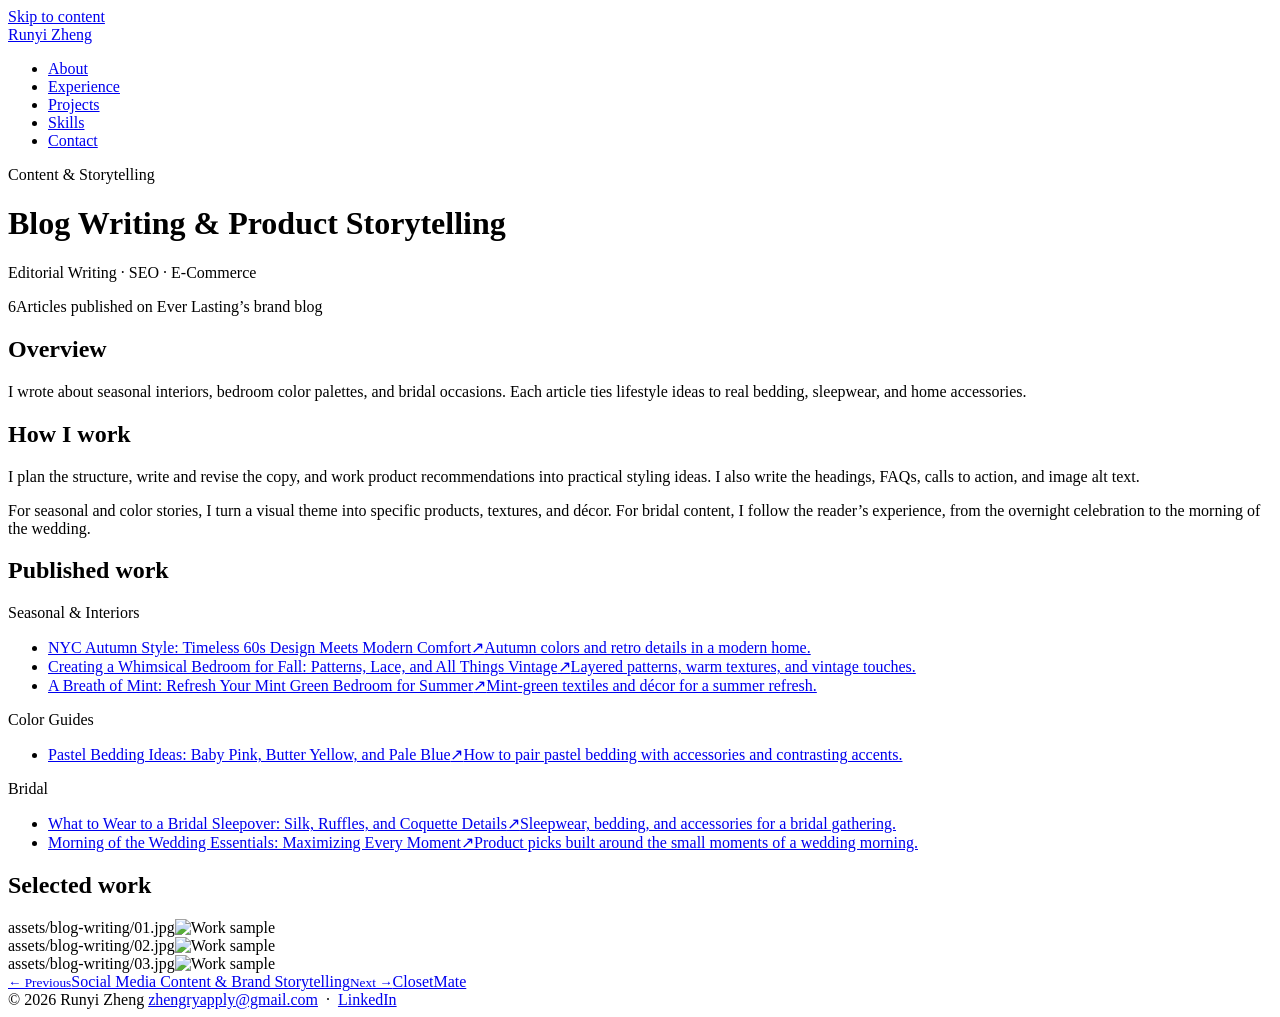
==== blog-writing.html @ e35b39c4 "Add files via upload" ====
<!doctype html>
<html lang="en">
<head>
<meta charset="utf-8">
<meta name="viewport" content="width=device-width, initial-scale=1">
<title>Blog Writing & Product Storytelling — Runyi Zheng</title>
<meta name="description" content="Six published articles on Ever Lasting's brand blog.">
<meta property="og:title" content="Blog Writing & Product Storytelling — Runyi Zheng">
<meta property="og:description" content="Six published articles on Ever Lasting's brand blog.">
<meta property="og:type" content="website">
<meta name="theme-color" content="#0a0a0a">
<link rel="icon" href="favicon.svg" type="image/svg+xml">
<link rel="preload" href="assets/fonts/inter-latin-wght-normal.woff2" as="font" type="font/woff2" crossorigin>
<link rel="stylesheet" href="assets/style.css">
<script src="assets/fallback.js" defer></script>
</head>
<body>
<a class="skip" href="#main">Skip to content</a>
<header class="nav">
  <a class="brand" href="index.html">Runyi Zheng</a>
  <nav aria-label="Main"><ul>
    <li><a href="index.html#about">About</a></li>
    <li><a href="index.html#experience">Experience</a></li>
    <li><a href="index.html#projects">Projects</a></li>
    <li><a href="index.html#skills">Skills</a></li>
    <li><a href="index.html#contact">Contact</a></li>
  </ul></nav>
</header>
<main id="main">
<div class="p-head">
  <div class="wrap">
    <p class="kicker">Content &amp; Storytelling</p>
    <h1>Blog Writing &amp; Product Storytelling</h1>
    <p class="p-sub">Editorial Writing · SEO · E-Commerce</p>
    <div class="stats"><div class="stat"><span class="n">6</span><span class="d">Articles published on Ever Lasting&rsquo;s brand blog</span></div></div>
  </div>
</div>
<div class="p-body">
  <div class="wrap">
    <section class="block"><h2>Overview</h2><div class="prose"><p>I wrote about seasonal interiors, bedroom color palettes, and bridal occasions. Each article ties lifestyle ideas to real bedding, sleepwear, and home accessories.</p></div></section>
    <section class="block"><h2>How I work</h2><div class="prose"><p>I plan the structure, write and revise the copy, and work product recommendations into practical styling ideas. I also write the headings, FAQs, calls to action, and image alt text.</p><p>For seasonal and color stories, I turn a visual theme into specific products, textures, and d&eacute;cor. For bridal content, I follow the reader&rsquo;s experience, from the overnight celebration to the morning of the wedding.</p></div></section>
    <section class="block"><h2>Published work</h2><div class="wide"><p class="sub-label">Seasonal &amp; Interiors</p><ul class="articles"><li><a href="https://everlastingfabric.com/blogs/ever-lasting-blog/nyc-autumn-style-60s-inspired-home" target="_blank" rel="noopener"><span class="t">NYC Autumn Style: Timeless 60s Design Meets Modern Comfort</span><span class="ext" aria-hidden="true">&nearr;</span><span class="s">Autumn colors and retro details in a modern home.</span></a></li><li><a href="https://everlastingfabric.com/blogs/ever-lasting-blog/creating-a-whimsical-bedroom-for-fall-patterns-lace-and-all-things-vintage" target="_blank" rel="noopener"><span class="t">Creating a Whimsical Bedroom for Fall: Patterns, Lace, and All Things Vintage</span><span class="ext" aria-hidden="true">&nearr;</span><span class="s">Layered patterns, warm textures, and vintage touches.</span></a></li><li><a href="https://everlastingfabric.com/blogs/ever-lasting-blog/mint-green-bedroom-summer-refresh" target="_blank" rel="noopener"><span class="t">A Breath of Mint: Refresh Your Mint Green Bedroom for Summer</span><span class="ext" aria-hidden="true">&nearr;</span><span class="s">Mint-green textiles and d&eacute;cor for a summer refresh.</span></a></li></ul><p class="sub-label">Color Guides</p><ul class="articles"><li><a href="https://everlastingfabric.com/blogs/ever-lasting-blog/pastel-bedding-ideas-baby-pink-butter-yellow-and-pale-blue" target="_blank" rel="noopener"><span class="t">Pastel Bedding Ideas: Baby Pink, Butter Yellow, and Pale Blue</span><span class="ext" aria-hidden="true">&nearr;</span><span class="s">How to pair pastel bedding with accessories and contrasting accents.</span></a></li></ul><p class="sub-label">Bridal</p><ul class="articles"><li><a href="https://everlastingfabric.com/blogs/ever-lasting-blog/bridal-sleepover-outfits" target="_blank" rel="noopener"><span class="t">What to Wear to a Bridal Sleepover: Silk, Ruffles, and Coquette Details</span><span class="ext" aria-hidden="true">&nearr;</span><span class="s">Sleepwear, bedding, and accessories for a bridal gathering.</span></a></li><li><a href="https://everlastingfabric.com/blogs/ever-lasting-blog/morning-of-the-wedding-essentials-maximizing-every-moment" target="_blank" rel="noopener"><span class="t">Morning of the Wedding Essentials: Maximizing Every Moment</span><span class="ext" aria-hidden="true">&nearr;</span><span class="s">Product picks built around the small moments of a wedding morning.</span></a></li></ul></div></section>
    <section class="block"><h2>Selected work</h2><div class="wide"><div class="gallery"><div class="shot land"><span>assets/blog-writing/01.jpg</span><img data-base="assets/blog-writing/01" data-exts="jpg,png,jpeg,webp" alt="Work sample"></div><div class="shot land"><span>assets/blog-writing/02.jpg</span><img data-base="assets/blog-writing/02" data-exts="jpg,png,jpeg,webp" alt="Work sample"></div><div class="shot land"><span>assets/blog-writing/03.jpg</span><img data-base="assets/blog-writing/03" data-exts="jpg,png,jpeg,webp" alt="Work sample"></div></div></div></section>
  </div>
</div>
</main>
<nav class="pager" aria-label="Projects"><div class="wrap"><a href="social-content.html"><small>&larr; Previous</small><span>Social Media Content &amp; Brand Storytelling</span></a><a href="closetmate.html"><small>Next &rarr;</small><span>ClosetMate</span></a></div></nav>
<footer>
  <div class="wrap">
    <span>&copy; 2026 Runyi Zheng</span>
    <span><a href="mailto:zhengryapply@gmail.com">zhengryapply@gmail.com</a> &nbsp;·&nbsp; <a href="https://www.linkedin.com/in/runyi-zheng-bb19a9379" target="_blank" rel="noopener">LinkedIn</a></span>
  </div>
</footer>
</body>
</html>
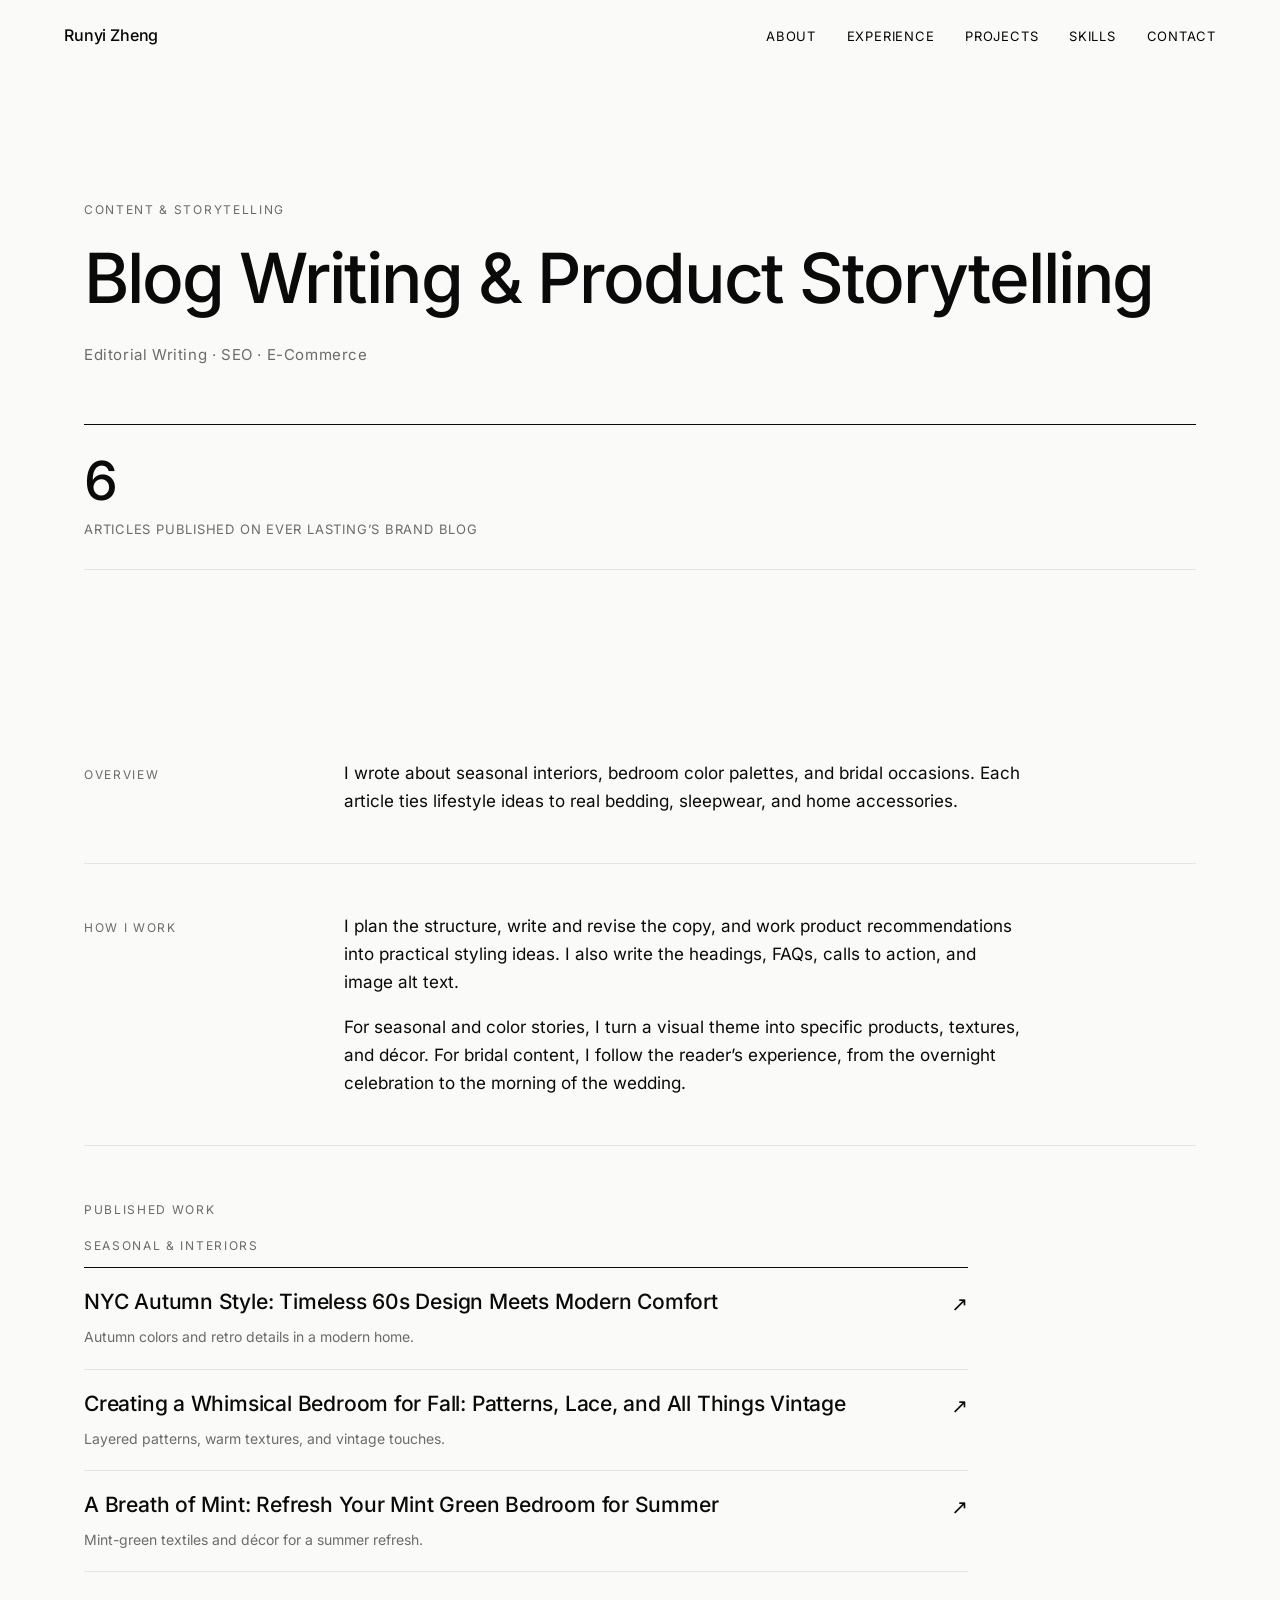
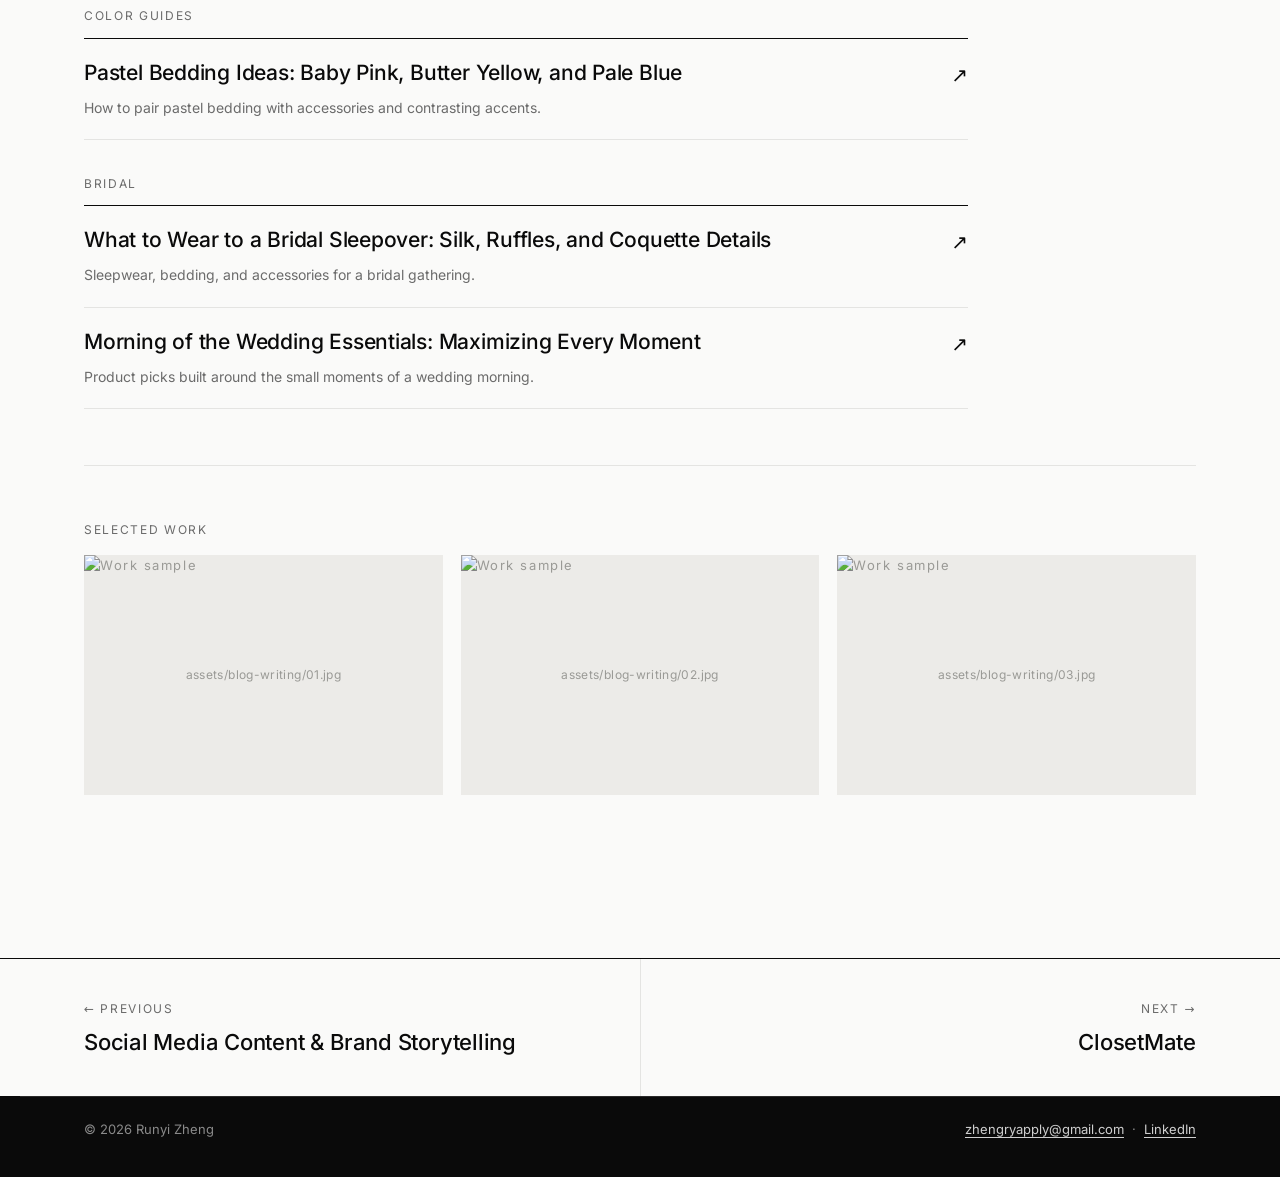
==== commit 0fa61589: "Add files via upload" ====
--- a/blog-writing.html
+++ b/blog-writing.html
@@ -9,10 +9,308 @@
 <meta property="og:description" content="Six published articles on Ever Lasting's brand blog.">
 <meta property="og:type" content="website">
 <meta name="theme-color" content="#0a0a0a">
-<link rel="icon" href="favicon.svg" type="image/svg+xml">
+<link rel="icon" href="[data-uri]" type="image/svg+xml">
 <link rel="preload" href="assets/fonts/inter-latin-wght-normal.woff2" as="font" type="font/woff2" crossorigin>
-<link rel="stylesheet" href="assets/style.css">
-<script src="assets/fallback.js" defer></script>
+<style>/* Runyi Zheng — portfolio
+   Black and white, editorial. Fonts are self-hosted in /assets/fonts. */
+
+@font-face {
+  font-family: "Inter";
+  src: url("[data-uri]") format("woff2");
+  font-weight: 100 900;
+  font-style: normal;
+  font-display: swap;
+}
+
+:root {
+  --black: #0a0a0a;
+  --white: #ffffff;
+  --paper: #fafaf9;
+  --muted: #6b6b6b;
+  --line: #e4e4e2;
+  --line-dark: #2a2a2a;
+  --sans: "Inter", system-ui, -apple-system, "Segoe UI", Helvetica, Arial, sans-serif;
+  --gutter: clamp(20px, 5vw, 72px);
+  --max: 1240px;
+}
+
+*, *::before, *::after { box-sizing: border-box; }
+html { scroll-behavior: smooth; -webkit-text-size-adjust: 100%; }
+body {
+  margin: 0;
+  background: var(--paper);
+  color: var(--black);
+  font-family: var(--sans);
+  font-size: 17px;
+  line-height: 1.65;
+  -webkit-font-smoothing: antialiased;
+  text-rendering: optimizeLegibility;
+}
+img { max-width: 100%; height: auto; display: block; }
+a { color: inherit; }
+::selection { background: var(--black); color: var(--white); }
+
+.skip {
+  position: absolute; left: -9999px; top: 8px;
+  background: var(--black); color: var(--white); padding: 8px 14px; z-index: 100;
+}
+.skip:focus { left: 8px; }
+
+:focus-visible { outline: 2px solid currentColor; outline-offset: 4px; }
+
+.wrap { max-width: var(--max); margin: 0 auto; padding: 0 var(--gutter); }
+
+/* ---------- Nav (inverts over black and white) ---------- */
+.nav {
+  position: fixed; inset: 0 0 auto 0; z-index: 50;
+  display: flex; justify-content: space-between; align-items: baseline;
+  gap: 8px 24px; flex-wrap: wrap;
+  padding: 22px var(--gutter);
+  color: #fff; mix-blend-mode: difference;
+  font-size: 13px; letter-spacing: .06em; text-transform: uppercase;
+  pointer-events: none;
+}
+.nav a { text-decoration: none; pointer-events: auto; }
+.nav .brand { font-family: var(--sans); font-weight: 500; font-size: 16px; letter-spacing: -.01em; text-transform: none; }
+.nav ul { list-style: none; margin: 0; padding: 0; display: flex; gap: clamp(14px, 2.4vw, 32px); }
+.nav ul a { position: relative; padding-bottom: 2px; }
+.nav ul a::after {
+  content: ""; position: absolute; left: 0; bottom: 0; height: 1px; width: 100%;
+  background: currentColor; transform: scaleX(0); transform-origin: left; transition: transform .35s ease;
+}
+.nav ul a:hover::after, .nav ul a:focus-visible::after { transform: scaleX(1); }
+
+/* ---------- Hero ---------- */
+.hero {
+  background: var(--black); color: var(--white);
+  min-height: 100svh; display: flex; flex-direction: column; justify-content: flex-end;
+  padding: 120px 0 clamp(28px, 5vw, 56px);
+}
+.hero h1 {
+  font-family: var(--sans); font-weight: 500;
+  font-size: clamp(52px, 12.5vw, 184px); line-height: .94; letter-spacing: -.05em;
+  margin: 0 0 clamp(28px, 5vw, 64px);
+}
+.hero h1 span { display: block; }
+.hero-meta {
+  display: grid; grid-template-columns: 1.4fr 1fr 1fr; gap: 24px 40px;
+  border-top: 1px solid var(--line-dark); padding-top: 22px;
+  font-size: 15px; color: #cfcfcf;
+}
+.hero-meta strong { display: block; color: var(--white); font-weight: 500; font-size: 17px; margin-bottom: 2px; }
+.hero-meta a { color: var(--white); text-underline-offset: 4px; }
+.hero h1, .hero-meta { animation: rise .9s cubic-bezier(.2,.7,.2,1) both; }
+.hero-meta { animation-delay: .15s; }
+@keyframes rise { from { opacity: 0; transform: translateY(18px); } to { opacity: 1; transform: none; } }
+
+/* ---------- Sections ---------- */
+section { padding: clamp(72px, 11vw, 150px) 0; }
+.sec-head {
+  display: grid; grid-template-columns: 220px 1fr; gap: 24px 40px; align-items: baseline;
+}
+.label {
+  font-size: 12px; letter-spacing: .14em; text-transform: uppercase; color: var(--muted);
+}
+.label b { font-weight: 500; color: var(--black); margin-right: 10px; }
+
+.about-text {
+  font-family: var(--sans); font-weight: 500; font-size: clamp(22px, 2.5vw, 34px); line-height: 1.3;
+  letter-spacing: -.022em; margin: 0; max-width: 30em;
+}
+.about-text + .about-text { margin-top: .9em; color: #4a4a4a; font-weight: 400; font-size: clamp(17px, 1.7vw, 22px); line-height: 1.55; letter-spacing: -.01em; }
+
+/* Experience */
+.rows { margin-top: clamp(36px, 6vw, 72px); border-top: 1px solid var(--black); }
+.exp {
+  display: grid; grid-template-columns: 220px 1fr 1.1fr; gap: 12px 40px;
+  padding: 30px 0; border-bottom: 1px solid var(--line);
+}
+.exp .when { font-size: 14px; color: var(--muted); letter-spacing: .02em; }
+.exp h3 { font-family: var(--sans); font-weight: 500; font-size: clamp(21px, 2vw, 27px); line-height: 1.2; letter-spacing: -.015em; margin: 0 0 6px; }
+.exp .role { font-size: 15px; color: var(--muted); margin: 0; }
+.exp p.desc { margin: 0; }
+
+/* Projects index */
+.group { margin-top: clamp(48px, 7vw, 88px); }
+.group-head {
+  display: grid; grid-template-columns: 220px 1fr; gap: 12px 40px; align-items: baseline;
+  padding-bottom: 14px;
+}
+.group-head h3 { font-family: var(--sans); font-style: normal; font-weight: 500; font-size: clamp(17px, 1.6vw, 21px); letter-spacing: -.005em; margin: 0; }
+.group-note { grid-column: 2; margin: 0; color: var(--muted); max-width: 46em; font-size: 15px; }
+.plist { list-style: none; margin: 0; padding: 0; border-top: 1px solid var(--black); }
+.plist a {
+  display: grid; grid-template-columns: 220px 1fr auto; gap: 8px 40px; align-items: baseline;
+  padding: 26px 0; border-bottom: 1px solid var(--line); text-decoration: none;
+  transition: background .3s ease, color .3s ease, padding .3s ease;
+}
+.plist .num { font-size: 13px; color: var(--muted); letter-spacing: .1em; transition: color .3s; }
+.plist .title { font-family: var(--sans); font-weight: 500; font-size: clamp(21px, 2.4vw, 32px); line-height: 1.2; letter-spacing: -.015em; }
+.plist .tags { grid-column: 2; font-size: 13px; color: var(--muted); letter-spacing: .03em; transition: color .3s; }
+.plist .arrow { grid-row: 1; grid-column: 3; font-size: 28px; transition: transform .3s ease; }
+.plist a:hover, .plist a:focus-visible { background: var(--black); color: var(--white); padding-left: 16px; padding-right: 16px; }
+.plist a:hover .num, .plist a:hover .tags, .plist a:focus-visible .num, .plist a:focus-visible .tags { color: #b5b5b5; }
+.plist a:hover .arrow, .plist a:focus-visible .arrow { transform: translateX(6px); }
+
+/* Skills */
+.skills-grid {
+  margin-top: clamp(36px, 6vw, 72px);
+  display: grid; grid-template-columns: repeat(4, 1fr);
+  border-top: 1px solid var(--black); border-left: 1px solid var(--line);
+}
+.skill {
+  border-right: 1px solid var(--line); border-bottom: 1px solid var(--line);
+  padding: 28px 22px; min-height: 168px;
+  display: flex; flex-direction: column; justify-content: space-between; gap: 22px;
+  background: var(--white);
+}
+.skill .logo { height: 44px; display: flex; align-items: center; }
+.skill .logo img { max-height: 44px; max-width: 120px; width: auto; object-fit: contain; }
+.skill .name { font-family: var(--sans); font-weight: 500; font-size: 18px; line-height: 1.2; letter-spacing: -.01em; }
+.skill .kind { font-size: 12px; letter-spacing: .1em; text-transform: uppercase; color: var(--muted); display: block; margin-top: 4px; font-family: var(--sans); }
+
+/* Contact */
+.contact { background: var(--black); color: var(--white); }
+.contact .label, .contact .label b { color: #9a9a9a; }
+.contact .label b { color: var(--white); }
+.contact h2 {
+  font-family: var(--sans); font-weight: 500; font-size: clamp(44px, 9.5vw, 140px);
+  line-height: 1; letter-spacing: -.05em; margin: 24px 0 clamp(32px, 5vw, 64px);
+}
+.contact h2 em { font-style: normal; }
+.contact-links { display: grid; grid-template-columns: repeat(2, minmax(0, 1fr)); gap: 0; border-top: 1px solid var(--line-dark); }
+.contact-links a {
+  display: block; padding: 26px 0; text-decoration: none; border-bottom: 1px solid var(--line-dark);
+  font-family: var(--sans); font-weight: 500; font-size: clamp(18px, 2vw, 26px); letter-spacing: -.015em; overflow-wrap: anywhere;
+  transition: color .25s;
+}
+.contact-links a small { display: block; font-family: var(--sans); font-size: 12px; letter-spacing: .14em; text-transform: uppercase; color: #9a9a9a; margin-bottom: 8px; }
+.contact-links a:hover { color: #bdbdbd; }
+.contact-links a + a { padding-left: 32px; border-left: 1px solid var(--line-dark); }
+footer { background: var(--black); color: #8a8a8a; font-size: 13px; padding: 0 0 36px; }
+footer .wrap { display: flex; justify-content: space-between; gap: 16px; flex-wrap: wrap; border-top: 1px solid var(--line-dark); padding-top: 22px; }
+footer a { color: #cfcfcf; text-underline-offset: 3px; }
+
+/* ---------- Project pages ---------- */
+.p-head { padding: clamp(120px, 16vw, 200px) 0 clamp(36px, 5vw, 64px); background: var(--paper); }
+.kicker { font-size: 12px; letter-spacing: .14em; text-transform: uppercase; color: var(--muted); margin: 0 0 22px; }
+.p-head h1 {
+  font-family: var(--sans); font-weight: 500; font-size: clamp(32px, 5.4vw, 72px);
+  line-height: 1.06; letter-spacing: -.03em; margin: 0; max-width: 16em;
+}
+.p-sub { margin: 28px 0 0; font-size: 15px; letter-spacing: .04em; color: var(--muted); }
+.p-sub em { font-style: normal; margin-left: 4px; }
+
+.stats {
+  display: grid; grid-auto-flow: column; grid-auto-columns: 1fr; gap: 0;
+  border-top: 1px solid var(--black); border-bottom: 1px solid var(--line);
+  margin: clamp(32px, 5vw, 56px) 0 0;
+}
+.stat { padding: 28px 24px 28px 0; }
+.stat + .stat { padding-left: 24px; border-left: 1px solid var(--line); }
+.stat .n { font-family: var(--sans); font-weight: 500; font-size: clamp(30px, 4.2vw, 58px); line-height: 1.05; letter-spacing: -.04em; display: block; }
+.stat .d { font-size: 13px; letter-spacing: .06em; text-transform: uppercase; color: var(--muted); display: block; margin-top: 10px; }
+
+.p-body { padding: clamp(40px, 6vw, 80px) 0 clamp(64px, 9vw, 120px); }
+.block { display: grid; grid-template-columns: 220px minmax(0, 1fr); gap: 16px 40px; padding: clamp(28px, 4vw, 48px) 0; border-bottom: 1px solid var(--line); }
+.block:last-of-type { border-bottom: 0; }
+.block h2 { margin: 6px 0 0; font-size: 12px; letter-spacing: .14em; text-transform: uppercase; color: var(--muted); font-weight: 400; }
+.block .prose { max-width: 40em; }
+.block .prose p { margin: 0 0 1em; }
+.block .prose p:last-child { margin-bottom: 0; }
+.block .lead { font-family: var(--sans); font-weight: 500; font-size: clamp(20px, 2.1vw, 28px); line-height: 1.35; letter-spacing: -.02em; margin: 0; max-width: 28em; }
+.note { color: var(--muted); font-size: 15px; }
+.wide { grid-column: 1 / -1; }
+
+figure { margin: 0; }
+.chart { background: #fff; border: 1px solid var(--line); padding: clamp(12px, 2vw, 28px); }
+.chart img { width: 100%; max-width: 760px; margin: 0 auto; }
+figcaption { font-size: 14px; color: var(--muted); margin-top: 12px; }
+
+table { border-collapse: collapse; width: 100%; max-width: 40em; margin: 0 0 1.2em; font-size: 16px; }
+th, td { text-align: left; padding: 14px 16px 14px 0; border-bottom: 1px solid var(--line); }
+thead th { font-size: 12px; letter-spacing: .12em; text-transform: uppercase; font-weight: 400; color: var(--muted); border-bottom: 1px solid var(--black); }
+td.num, th.num { text-align: right; padding-right: 0; font-variant-numeric: tabular-nums; }
+td strong { font-weight: 600; }
+
+.articles { list-style: none; margin: 0 0 8px; padding: 0; border-top: 1px solid var(--black); max-width: 52em; }
+.articles li { border-bottom: 1px solid var(--line); }
+.articles a { display: grid; grid-template-columns: 1fr auto; gap: 4px 24px; padding: 20px 0; text-decoration: none; transition: padding .25s ease, background .25s ease, color .25s ease; }
+.articles a:hover, .articles a:focus-visible { background: var(--black); color: var(--white); padding-left: 14px; padding-right: 14px; }
+.articles .t { font-family: var(--sans); font-weight: 500; font-size: clamp(17px, 1.7vw, 21px); line-height: 1.3; letter-spacing: -.01em; }
+.articles .s { grid-column: 1; font-size: 14px; color: var(--muted); }
+.articles a:hover .s, .articles a:focus-visible .s { color: #b5b5b5; }
+.articles .ext { grid-row: 1; grid-column: 2; font-size: 20px; }
+.sub-label { font-size: 12px; letter-spacing: .14em; text-transform: uppercase; color: var(--muted); margin: 34px 0 12px; }
+.sub-label:first-child { margin-top: 0; }
+
+.gallery { display: grid; grid-template-columns: repeat(3, 1fr); gap: clamp(8px, 1.4vw, 18px); }
+.shot { aspect-ratio: 4 / 5; background: #ecebe8; position: relative; overflow: hidden; display: grid; place-items: center; color: #9a9a96; font-size: 13px; letter-spacing: .12em; }
+.shot.land { aspect-ratio: 3 / 2; }
+.shot span { padding: 0 12px; text-align: center; font-size: 12px; letter-spacing: .03em; overflow-wrap: anywhere; }
+.shot img { position: absolute; inset: 0; width: 100%; height: 100%; object-fit: cover; }
+
+.pager { border-top: 1px solid var(--black); background: var(--paper); }
+.pager .wrap { display: grid; grid-template-columns: 1fr 1fr; }
+.pager a { padding: 40px 0; text-decoration: none; display: block; transition: color .25s; }
+.pager a:hover { color: var(--muted); }
+.pager a + a { text-align: right; border-left: 1px solid var(--line); padding-left: 24px; }
+.pager small { display: block; font-size: 12px; letter-spacing: .14em; text-transform: uppercase; color: var(--muted); margin-bottom: 10px; }
+.pager span { font-family: var(--sans); font-weight: 500; font-size: clamp(17px, 1.8vw, 22px); line-height: 1.25; letter-spacing: -.01em; display: block; }
+
+/* ---------- Responsive ---------- */
+@media (max-width: 900px) {
+  .sec-head, .group-head, .block { grid-template-columns: 1fr; }
+  .group-note { grid-column: 1; }
+  .exp { grid-template-columns: 1fr; gap: 6px; }
+  .plist a { grid-template-columns: 1fr auto; }
+  .plist .num { grid-column: 1; }
+  .plist .title { grid-column: 1; }
+  .plist .tags { grid-column: 1; }
+  .plist .arrow { grid-row: 2; grid-column: 2; }
+  .skills-grid { grid-template-columns: repeat(2, 1fr); }
+  .hero-meta { grid-template-columns: 1fr; }
+  .contact-links { grid-template-columns: 1fr; }
+  .contact-links a + a { padding-left: 0; border-left: 0; }
+  .stats { grid-auto-flow: row; grid-auto-columns: auto; }
+  .stat, .stat + .stat { padding: 20px 0; border-left: 0; }
+  .stat + .stat { border-top: 1px solid var(--line); }
+  .gallery { grid-template-columns: repeat(2, 1fr); }
+}
+@media (max-width: 560px) {
+  body { font-size: 16px; }
+  .nav { padding: 16px var(--gutter); font-size: 11px; }
+  .nav .brand { font-size: 20px; width: 100%; }
+  .nav ul { gap: 14px; }
+  .pager a { padding: 28px 0; }
+  .pager a + a { padding-left: 16px; }
+  th, td { padding-right: 10px; font-size: 15px; }
+}
+@media (prefers-reduced-motion: reduce) {
+  html { scroll-behavior: auto; }
+  *, *::before, *::after { animation: none !important; transition: none !important; }
+}
+
+/* Supplied portfolio images: preserve full compositions. */
+.portfolio-images { display:grid; gap:24px; }
+.portfolio-images img { display:block; width:100%; height:auto; }
+.portfolio-images.single { max-width:760px; }
+.portfolio-images.pair { grid-template-columns:repeat(2,minmax(0,1fr)); align-items:start; }
+.portfolio-images.stack { max-width:1000px; }
+.research-link { display:inline-block; padding:16px 20px; border:1px solid currentColor; text-decoration:none; }
+@media(max-width:640px) { .portfolio-images.pair { grid-template-columns:1fr; } }
+</style>
+<script>// Loads images by base name and tries several file extensions.
+// Drop a file such as assets/social/01.jpg or assets/logos/sql.svg and it appears.
+document.querySelectorAll('img[data-base]').forEach(function (img) {
+  var exts = (img.dataset.exts || 'jpg,png').split(','), i = 0, base = img.dataset.base;
+  img.addEventListener('error', function () {
+    i += 1;
+    if (i < exts.length) { img.src = base + '.' + exts[i]; } else { img.remove(); }
+  });
+  img.src = base + '.' + exts[0];
+});
+</script>
 </head>
 <body>
 <a class="skip" href="#main">Skip to content</a>
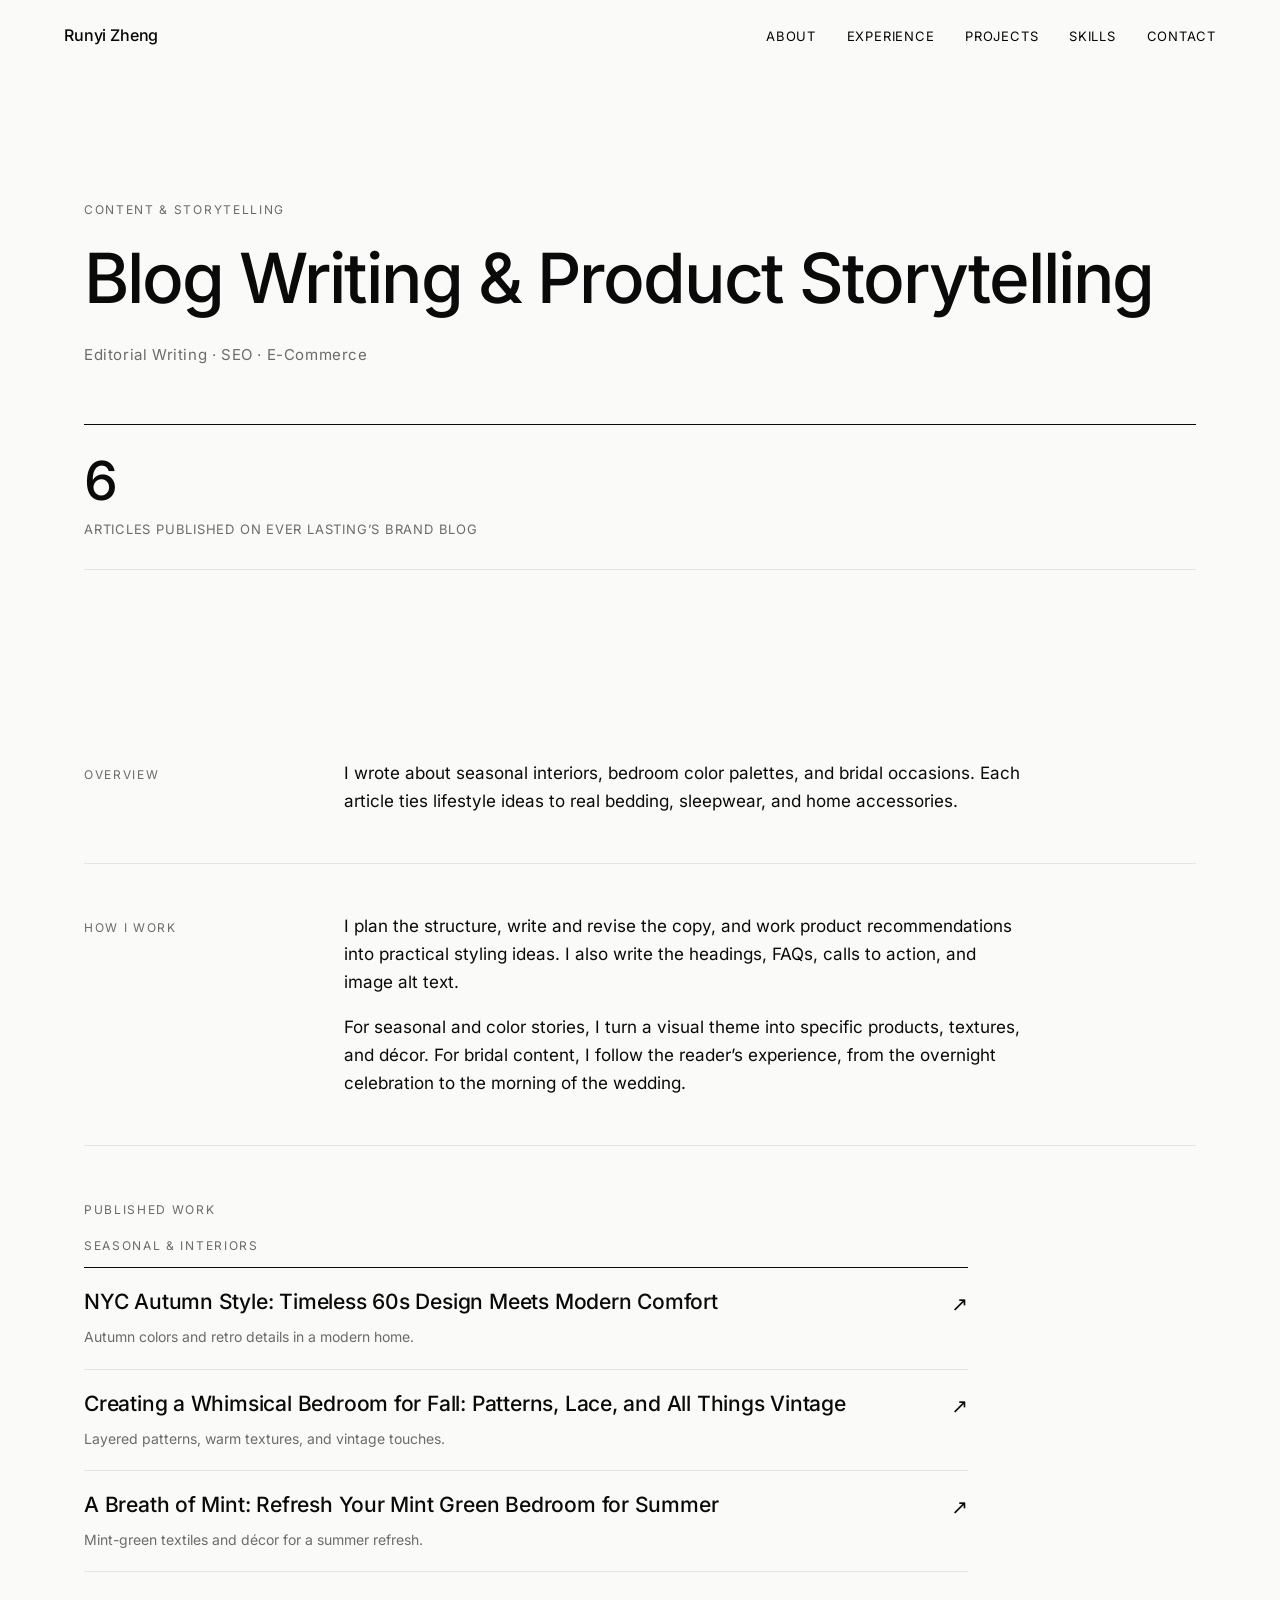
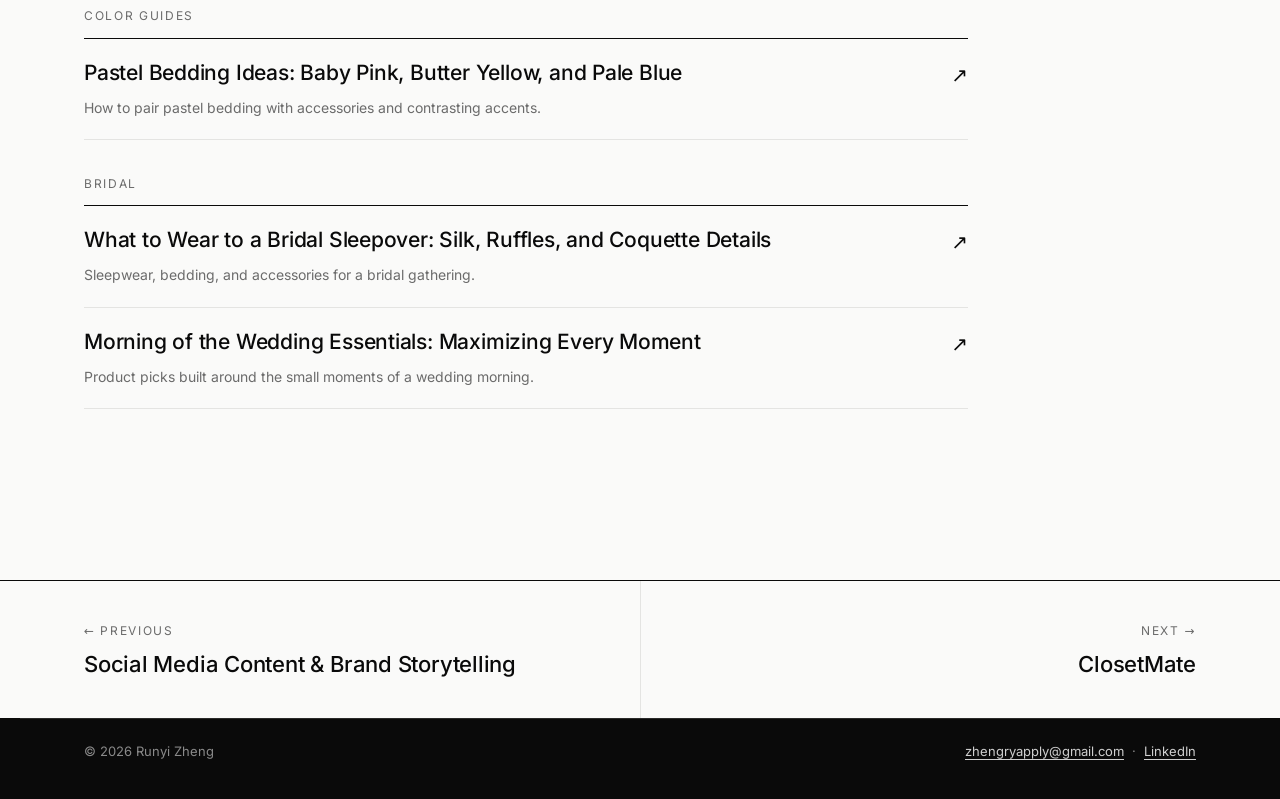
==== commit 30dd4ce5: "Add files via upload" ====
--- a/blog-writing.html
+++ b/blog-writing.html
@@ -10,7 +10,7 @@
 <meta property="og:type" content="website">
 <meta name="theme-color" content="#0a0a0a">
 <link rel="icon" href="[data-uri]" type="image/svg+xml">
-<link rel="preload" href="assets/fonts/inter-latin-wght-normal.woff2" as="font" type="font/woff2" crossorigin>
+
 <style>/* Runyi Zheng — portfolio
    Black and white, editorial. Fonts are self-hosted in /assets/fonts. */
 
@@ -315,13 +315,13 @@
 <body>
 <a class="skip" href="#main">Skip to content</a>
 <header class="nav">
-  <a class="brand" href="index.html">Runyi Zheng</a>
+  <a class="brand" href="index.html?v=20261104c">Runyi Zheng</a>
   <nav aria-label="Main"><ul>
-    <li><a href="index.html#about">About</a></li>
-    <li><a href="index.html#experience">Experience</a></li>
-    <li><a href="index.html#projects">Projects</a></li>
-    <li><a href="index.html#skills">Skills</a></li>
-    <li><a href="index.html#contact">Contact</a></li>
+    <li><a href="index.html?v=20261104c#about">About</a></li>
+    <li><a href="index.html?v=20261104c#experience">Experience</a></li>
+    <li><a href="index.html?v=20261104c#projects">Projects</a></li>
+    <li><a href="index.html?v=20261104c#skills">Skills</a></li>
+    <li><a href="index.html?v=20261104c#contact">Contact</a></li>
   </ul></nav>
 </header>
 <main id="main">
@@ -338,11 +338,11 @@
     <section class="block"><h2>Overview</h2><div class="prose"><p>I wrote about seasonal interiors, bedroom color palettes, and bridal occasions. Each article ties lifestyle ideas to real bedding, sleepwear, and home accessories.</p></div></section>
     <section class="block"><h2>How I work</h2><div class="prose"><p>I plan the structure, write and revise the copy, and work product recommendations into practical styling ideas. I also write the headings, FAQs, calls to action, and image alt text.</p><p>For seasonal and color stories, I turn a visual theme into specific products, textures, and d&eacute;cor. For bridal content, I follow the reader&rsquo;s experience, from the overnight celebration to the morning of the wedding.</p></div></section>
     <section class="block"><h2>Published work</h2><div class="wide"><p class="sub-label">Seasonal &amp; Interiors</p><ul class="articles"><li><a href="https://everlastingfabric.com/blogs/ever-lasting-blog/nyc-autumn-style-60s-inspired-home" target="_blank" rel="noopener"><span class="t">NYC Autumn Style: Timeless 60s Design Meets Modern Comfort</span><span class="ext" aria-hidden="true">&nearr;</span><span class="s">Autumn colors and retro details in a modern home.</span></a></li><li><a href="https://everlastingfabric.com/blogs/ever-lasting-blog/creating-a-whimsical-bedroom-for-fall-patterns-lace-and-all-things-vintage" target="_blank" rel="noopener"><span class="t">Creating a Whimsical Bedroom for Fall: Patterns, Lace, and All Things Vintage</span><span class="ext" aria-hidden="true">&nearr;</span><span class="s">Layered patterns, warm textures, and vintage touches.</span></a></li><li><a href="https://everlastingfabric.com/blogs/ever-lasting-blog/mint-green-bedroom-summer-refresh" target="_blank" rel="noopener"><span class="t">A Breath of Mint: Refresh Your Mint Green Bedroom for Summer</span><span class="ext" aria-hidden="true">&nearr;</span><span class="s">Mint-green textiles and d&eacute;cor for a summer refresh.</span></a></li></ul><p class="sub-label">Color Guides</p><ul class="articles"><li><a href="https://everlastingfabric.com/blogs/ever-lasting-blog/pastel-bedding-ideas-baby-pink-butter-yellow-and-pale-blue" target="_blank" rel="noopener"><span class="t">Pastel Bedding Ideas: Baby Pink, Butter Yellow, and Pale Blue</span><span class="ext" aria-hidden="true">&nearr;</span><span class="s">How to pair pastel bedding with accessories and contrasting accents.</span></a></li></ul><p class="sub-label">Bridal</p><ul class="articles"><li><a href="https://everlastingfabric.com/blogs/ever-lasting-blog/bridal-sleepover-outfits" target="_blank" rel="noopener"><span class="t">What to Wear to a Bridal Sleepover: Silk, Ruffles, and Coquette Details</span><span class="ext" aria-hidden="true">&nearr;</span><span class="s">Sleepwear, bedding, and accessories for a bridal gathering.</span></a></li><li><a href="https://everlastingfabric.com/blogs/ever-lasting-blog/morning-of-the-wedding-essentials-maximizing-every-moment" target="_blank" rel="noopener"><span class="t">Morning of the Wedding Essentials: Maximizing Every Moment</span><span class="ext" aria-hidden="true">&nearr;</span><span class="s">Product picks built around the small moments of a wedding morning.</span></a></li></ul></div></section>
-    <section class="block"><h2>Selected work</h2><div class="wide"><div class="gallery"><div class="shot land"><span>assets/blog-writing/01.jpg</span><img data-base="assets/blog-writing/01" data-exts="jpg,png,jpeg,webp" alt="Work sample"></div><div class="shot land"><span>assets/blog-writing/02.jpg</span><img data-base="assets/blog-writing/02" data-exts="jpg,png,jpeg,webp" alt="Work sample"></div><div class="shot land"><span>assets/blog-writing/03.jpg</span><img data-base="assets/blog-writing/03" data-exts="jpg,png,jpeg,webp" alt="Work sample"></div></div></div></section>
+    
   </div>
 </div>
 </main>
-<nav class="pager" aria-label="Projects"><div class="wrap"><a href="social-content.html"><small>&larr; Previous</small><span>Social Media Content &amp; Brand Storytelling</span></a><a href="closetmate.html"><small>Next &rarr;</small><span>ClosetMate</span></a></div></nav>
+<nav class="pager" aria-label="Projects"><div class="wrap"><a href="social-content.html?v=20261104c"><small>&larr; Previous</small><span>Social Media Content &amp; Brand Storytelling</span></a><a href="closetmate.html?v=20261104c"><small>Next &rarr;</small><span>ClosetMate</span></a></div></nav>
 <footer>
   <div class="wrap">
     <span>&copy; 2026 Runyi Zheng</span>
